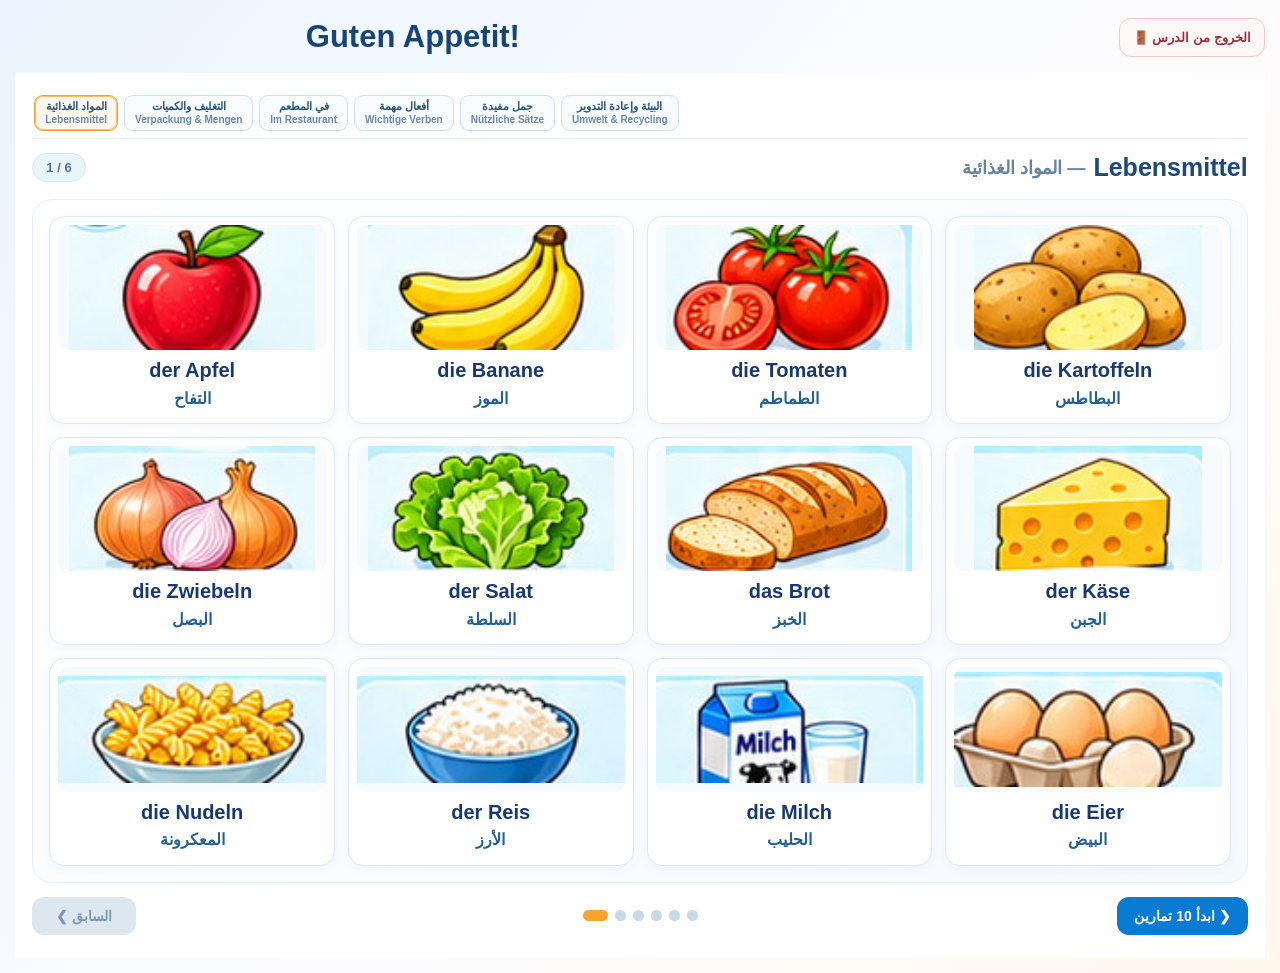
==== pages/Kurs/A2/lektion-5-kurs.html @ 10edda10 "Add files via upload" ====
<!doctype html>
<html lang="ar" dir="rtl">
<head>
<meta charset="utf-8">
<meta name="viewport" content="width=device-width,initial-scale=1">
<meta name="theme-color" content="#eaf5ff">
<title>Lektion 5 — Guten Appetit! | Slider و60 تمرين</title>
<style>
:root{--ink:#163b66;--muted:#67809a;--blue:#087bd4;--border:#d3e5f5;--accent:#f4a52c}
*{box-sizing:border-box}
body{margin:0;min-height:100vh;font-family:Tahoma,Arial,sans-serif;color:var(--ink);background:linear-gradient(130deg,#eaf5ff,#fcfcff 54%,#fff8ed)}
button{font-family:inherit}
.shell{width:min(1060px,calc(100% - 24px));margin:18px auto 32px}
.top{display:flex;direction:ltr;justify-content:flex-start;align-items:center;gap:18px;margin-bottom:14px;text-align:left}
.lesson-kicker{font-size:13px;color:#477da9;font-weight:700;margin-bottom:5px}
h1{font-size:clamp(22px,3vw,31px);margin:0;line-height:1.4;color:#164379;direction:ltr;unicode-bidi:isolate}
.note-top{max-width:335px;background:white;border:1px solid var(--border);border-radius:14px;padding:12px 15px;font-size:13px;line-height:1.7;color:#637d97}
.deck{background:#fff;border:1px solid var(--border);border-radius:24px;padding:17px;box-shadow:0 15px 45px #16508d13}
.section-bar{display:flex;justify-content:space-between;align-items:center;gap:14px;margin-bottom:13px}
.section-heading{margin:0;display:flex;align-items:center;gap:8px;flex-wrap:wrap;font-size:clamp(18px,2.3vw,25px);color:#1a497b;line-height:1.5}
.section-heading .section-de{direction:ltr}
.section-heading .section-ar{font-size:.73em;font-weight:600;color:#6582a3}
.counter{direction:ltr;white-space:nowrap;border-radius:100px;background:#eaf4fc;border:1px solid #d4e9f7;padding:6px 13px;font-weight:700;color:#49759c;font-size:13px}
.viewport{min-height:320px;background:linear-gradient(145deg,#fff,#f5faff);border:1px solid #e5eff8;border-radius:20px;padding:16px;outline-offset:3px;touch-action:pan-y}
.slide{display:none;animation:fadein .24s ease}
.slide.active{display:block}
@keyframes fadein{from{opacity:.5;transform:translateY(4px)}to{opacity:1;transform:translateY(0)}}
.slide-head{direction:ltr;display:flex;align-items:center;gap:8px;margin-bottom:14px;font-weight:800;color:var(--accent)}
.slide-head::before{content:'';width:7px;height:24px;border-radius:6px;background:var(--accent)}
.cards{direction:ltr;display:grid;gap:12px}
.city-grid{grid-template-columns:repeat(4,minmax(0,1fr))}
.transport-grid,.adj-grid{grid-template-columns:repeat(3,minmax(0,1fr))}
.item{direction:ltr;min-width:0;display:flex;align-items:center;flex-direction:column;justify-content:flex-start;gap:3px;position:relative;border:1px solid #dbe8f5;background:#fff;border-radius:15px;padding:10px 7px 12px;cursor:pointer;color:var(--ink);box-shadow:0 3px 11px #093f7d0b;transition:box-shadow .14s,border-color .14s,transform .14s}
.item:hover{border-color:var(--accent);box-shadow:0 7px 18px #1c548c20;transform:translateY(-2px)}
.item:focus-visible{outline:3px solid var(--blue);outline-offset:2px}
.item img{height:76px;width:100%;max-width:180px;object-fit:contain;display:block;margin-bottom:4px;pointer-events:none}
.item .de-label{font-weight:800;line-height:1.28;font-size:clamp(14px,1.8vw,20px);color:#173775;white-space:normal;overflow-wrap:normal;text-align:center;direction:ltr;hyphens:none}
.item .ar-label{font-weight:700;font-size:clamp(12px,1.5vw,16px);line-height:1.45;text-align:center;direction:rtl;color:#236097}
.item .speaker{position:absolute;top:7px;right:8px;font-size:12px;color:#7391ae}
.city-grid .item{min-height:143px}
.city-grid .item img{height:81px}
.transport-grid .item{min-height:165px}
.transport-grid .item img{height:95px}
.adj-grid .item{min-height:137px}
.adj-grid .item img{height:72px}
.home-layout{display:grid;grid-template-columns:minmax(0,1.3fr) minmax(0,1fr);gap:14px;direction:ltr}
.rooms{display:grid;grid-template-columns:repeat(2,minmax(0,1fr));gap:10px}
.room.item{min-height:194px;padding-top:8px}
.room.item img{height:116px;max-width:100%;width:100%;object-fit:cover;border-radius:9px;object-position:center}
.home-words{display:grid;grid-template-columns:1fr;gap:8px}
.home-word.item{min-height:63px;padding:5px 11px;flex-direction:row;justify-content:flex-start;gap:11px;text-align:left}
.home-word.item img{width:50px;min-width:50px;height:48px;max-width:50px;margin:0;object-fit:contain}
.home-word .label-stack{display:flex;flex:1;flex-direction:column;align-items:flex-start;gap:2px;min-width:0}
.home-word .de-label{font-size:17px;text-align:left}
.home-word .ar-label{font-size:14px;text-align:right}
.home-word .speaker{top:5px;right:7px}
.verbs-list{grid-template-columns:1fr;gap:8px;max-width:790px;margin:0 auto}
.verb.item{flex-direction:row;justify-content:flex-start;gap:14px;min-height:58px;padding:7px 18px;text-align:left;background:linear-gradient(90deg,#f9fffc,#e8f9f2);border-color:#cdeadd}
.verb.item img{height:44px;width:60px;min-width:60px;margin:0}
.verb .de-label{flex:1;text-align:left;font-size:18px}
.verb .ar-label{text-align:right;font-size:16px;min-width:115px}
.sentences-grid{grid-template-columns:repeat(2,minmax(0,1fr));gap:10px}
.sentence.item{flex-direction:row;justify-content:flex-start;gap:12px;min-height:85px;padding:10px 13px;text-align:left;background:linear-gradient(100deg,#fff,#f0f9ff)}
.sentence.item img{width:55px;min-width:55px;height:54px;max-width:55px;margin:0}
.sentence .label-stack{min-width:0;flex:1;display:flex;align-items:flex-start;flex-direction:column;gap:5px}
.sentence .de-label{font-size:17px;text-align:left}
.sentence .ar-label{font-size:15px;text-align:right}
.controls{display:flex;justify-content:space-between;align-items:center;gap:10px;direction:ltr;margin:14px 0 6px}
.nav{border:0;border-radius:12px;background:var(--blue);color:#fff;cursor:pointer;padding:11px 17px;font-weight:800;min-width:104px;font-size:14px}
.nav:hover:not(:disabled){background:#066ab8}
.nav:disabled{background:#dce7f0;color:#7f97ac;cursor:default}
.dots{display:flex;align-items:center;gap:7px}
.dot{width:11px;height:11px;border-radius:99px;border:0;background:#c6d9e8;padding:0;cursor:pointer}
.dot[aria-current=step]{width:25px;background:var(--accent)}
.tabs{display:flex;gap:9px;overflow-x:auto;direction:ltr;padding:12px 1px 4px;scrollbar-width:thin}
.tab{flex:none;border:1px solid #cce0f2;background:#f9fcff;border-radius:12px;padding:9px 13px;font-size:13px;color:#29537a;font-weight:700;cursor:pointer;direction:rtl}
.tab span{display:block;direction:ltr;font-size:11px;font-weight:600;color:#6788a8;margin-top:2px}
.tab[aria-selected=true]{border-color:var(--accent);box-shadow:inset 0 0 0 1px var(--accent);background:#fffaf1}
.modal-bg{position:fixed;inset:0;display:none;align-items:center;justify-content:center;background:#061d3b99;z-index:20;padding:14px}
.modal-bg.open{display:flex}
.modal{background:#fff;border-radius:20px;width:min(510px,100%);overflow:hidden;box-shadow:0 24px 74px #07182d55}
.modal-header{display:flex;justify-content:space-between;align-items:center;padding:15px 18px;background:linear-gradient(120deg,#0b8de4,#1952ab);color:white;font-weight:700}
.modal-header button{background:#ffffff30;color:white;border:0;border-radius:8px;height:35px;width:35px;font-size:25px;cursor:pointer}
.modal-content{padding:20px}
.modal-de{font-size:27px;font-weight:800;color:#153e7c;line-height:1.5;direction:ltr;text-align:left;margin:0 0 9px}
.modal-ar{font-size:23px;color:#20533c;line-height:1.7;direction:rtl;margin:0 0 15px}
.modal-actions{display:flex;gap:9px;flex-wrap:wrap}
.modal-actions button{flex:1;min-width:155px;border:0;border-radius:12px;padding:12px 13px;font-size:14px;font-weight:700;cursor:pointer;background:#087bd4;color:#fff}
.modal-actions button+button{background:#ecf6ff;color:#1159a5;border:1px solid #d0e5f8}
.tip{font-size:12px;color:#6c849e;line-height:1.6;margin:13px 0 0}
@media(max-width:790px){.home-layout{grid-template-columns:1fr}.rooms{grid-template-columns:repeat(2,minmax(0,1fr))}.home-words{grid-template-columns:repeat(2,minmax(0,1fr))}.city-grid{grid-template-columns:repeat(3,minmax(0,1fr))}}
@media(max-width:560px){.shell{width:calc(100% - 12px);margin:7px auto}.top{display:block;padding:3px 8px}.note-top{padding:4px 0;border:0;background:transparent;margin-top:3px;max-width:none}.deck{padding:10px;border-radius:17px}.viewport{padding:8px;border-radius:12px;min-height:230px}.cards{gap:8px}.city-grid,.transport-grid,.adj-grid{grid-template-columns:repeat(2,minmax(0,1fr))}.city-grid .item{min-height:136px}.city-grid .item img{height:73px}.transport-grid .item{min-height:147px}.transport-grid .item img{height:75px}.home-words{grid-template-columns:1fr}.room.item{min-height:156px}.room.item img{height:97px}.item .de-label{font-size:15px}.item .ar-label{font-size:13px}.verb.item{padding:7px;gap:7px}.verb.item img{width:43px;min-width:43px;height:36px}.verb .de-label{font-size:14px}.verb .ar-label{font-size:13px;min-width:77px}.sentence.item .de-label{font-size:16px}.sentences-grid{grid-template-columns:1fr}.sentence.item{min-height:71px}.nav{min-width:85px;padding:10px 9px;font-size:12px}.section-heading{font-size:18px}.modal-de{font-size:23px}.modal-ar{font-size:20px}}
@media(max-width:360px){.rooms{grid-template-columns:1fr}.city-grid .item img{height:61px}.item .de-label{font-size:13px}}
@media(prefers-reduced-motion:reduce){.slide{animation:none}.item{transition:none}}

/* Interactive exercises between lesson slides */
.quiz-panel{margin-top:14px;border-radius:20px;border:1px solid #cddff2;background:#fff;padding:17px;box-shadow:0 8px 24px #0e548214}
.quiz-panel[hidden]{display:none!important}
.quiz-head{display:flex;justify-content:space-between;align-items:center;flex-wrap:wrap;gap:9px;margin-bottom:10px}
.quiz-heading{font-size:20px;font-weight:800;color:#144777}
.quiz-counter{background:#eaf3ff;border-radius:40px;padding:7px 12px;color:#205787;font-weight:700;direction:ltr}
.quiz-track{height:9px;background:#e5eef7;border-radius:30px;overflow:hidden;margin-bottom:17px}
.quiz-track>div{height:100%;width:0;background:linear-gradient(90deg,#1d9cd5,#2cb27b);transition:width .25s}
.quiz-question{font-size:clamp(18px,2.5vw,23px);font-weight:800;margin:10px 0 16px;line-height:1.7;text-align:center}
.quiz-target{font-size:clamp(23px,3.5vw,31px);font-weight:900;color:#1456a0;direction:ltr;text-align:center;margin:12px auto;max-width:100%;overflow-wrap:anywhere}
.quiz-options{display:grid;grid-template-columns:repeat(2,minmax(0,1fr));gap:10px;margin:16px auto;max-width:820px}
.quiz-option{background:#f8fbff;border:2px solid #d7e6f4;border-radius:13px;padding:14px 10px;min-height:66px;cursor:pointer;color:#173f6b;font-size:17px;font-weight:700;line-height:1.5;overflow-wrap:anywhere}
.quiz-option:hover:not(:disabled){border-color:#3f94d4;background:#ebf6ff}
.quiz-option.correct{border-color:#16a66a;background:#e4f9ee;color:#07633c}
.quiz-option.wrong{border-color:#de5b5b;background:#fff0f0;color:#9a3030}
.quiz-option:disabled{cursor:default}
.quiz-feedback{border-radius:12px;padding:11px 15px;font-size:16px;font-weight:700;line-height:1.6;margin-top:12px}
.quiz-feedback.ok{background:#e7f8ef;color:#075f3e}
.quiz-feedback.no{background:#fff1ec;color:#983e27}
.quiz-foot{display:flex;justify-content:space-between;align-items:center;flex-wrap:wrap;gap:12px;margin-top:14px}
.quiz-go{border:0;background:#087bd4;color:#fff;border-radius:12px;padding:12px 20px;font-weight:800;font-size:16px;cursor:pointer}
.quiz-go:disabled{opacity:.45;cursor:not-allowed}
.quiz-secondary{border:1px solid #c9dbed;background:white;color:#285d88;border-radius:12px;padding:10px 13px;font-weight:700;cursor:pointer}
.quiz-picture{width:min(190px,80%);height:135px;object-fit:contain;display:block;margin:8px auto;background:#fff;border:1px solid #e0ebf5;border-radius:14px;padding:7px}
.quiz-sound{display:block;margin:15px auto;background:#e8f4ff;border:1px solid #add3f2;border-radius:12px;padding:13px 22px;color:#115b9c;font-weight:800;font-size:17px;cursor:pointer}
.quiz-result{text-align:center;padding:20px 5px}
.quiz-result h3{font-size:26px;color:#14518c;margin:0 0 12px}
.quiz-result strong{font-size:35px;color:#16855c}
.quiz-result p{line-height:1.8}
.quiz-stage-note{font-size:14px;color:#587994;line-height:1.7}
@media(max-width:600px){.quiz-options{grid-template-columns:1fr}.quiz-panel{padding:12px}.quiz-option{font-size:16px;min-height:56px}}

/* Ten varied exercises per stage */
.quiz-panel{padding:clamp(12px,2.3vw,24px)}
.quiz-head{margin-bottom:13px}
.quiz-kind{display:inline-flex;align-items:center;gap:7px;border:1px solid #cce1f4;background:#f4faff;padding:7px 12px;border-radius:99px;font-weight:800;font-size:14px;color:#1d6196}
.quiz-counter{font-size:14px}
.quiz-instruction{text-align:center;font-weight:800;color:#164777;line-height:1.75;font-size:clamp(17px,2.7vw,22px);margin:12px auto 6px}
.quiz-hint{display:block;text-align:center;color:#426f99;font-size:15px;line-height:1.6;margin:0 auto 12px}
.quiz-target{direction:ltr;font-weight:900;font-size:clamp(23px,3.7vw,32px);color:#123f85;background:#f0f7ff;border:1px solid #d7e9f8;padding:14px 18px;border-radius:15px;max-width:640px;margin:13px auto;text-align:center;line-height:1.6}
.quiz-target.ar-prompt{direction:rtl;color:#196547;background:#f1fbf5;border-color:#d4efe0}
.quiz-options{max-width:730px;direction:rtl}
.quiz-option{direction:auto}
.quiz-tiles{display:flex;flex-wrap:wrap;align-items:center;justify-content:center;gap:8px;direction:ltr;max-width:810px;margin:14px auto}
.quiz-tile{min-width:47px;min-height:51px;border-radius:11px;border:2px solid #afd2ef;background:#fff;color:#154d82;cursor:pointer;padding:7px 12px;font-size:clamp(17px,2vw,20px);font-weight:800;box-shadow:0 3px 0 #dae9f6;line-height:1.3}
.quiz-tile:hover:not(:disabled),.quiz-tile:focus-visible{background:#e7f4ff;border-color:#3a91cd}
.quiz-tile:disabled{opacity:.3;cursor:not-allowed;box-shadow:none}
.quiz-constructed{min-height:68px;max-width:810px;margin:14px auto 6px;padding:10px;display:flex;align-items:center;flex-wrap:wrap;gap:8px;justify-content:center;direction:ltr;border-radius:14px;border:2px dashed #b7d0e7;background:#f7fbff}
.quiz-placeholder{color:#6b89a1;font-size:14px;direction:rtl}
.quiz-picked{background:#daf2ff;border-color:#519ed7;box-shadow:none}
.quiz-actions{display:flex;align-items:center;justify-content:center;flex-wrap:wrap;gap:10px;margin:15px auto}
.quiz-check{border:0;border-radius:12px;padding:12px 24px;background:#087bd4;color:white;cursor:pointer;font-weight:800;font-size:16px}
.quiz-check:disabled{background:#b5cddd;cursor:not-allowed}
.quiz-reset{border:1px solid #c6daec;border-radius:12px;padding:10px 17px;background:white;color:#285c84;cursor:pointer;font-weight:700;font-size:15px}
.quiz-input{display:block;margin:16px auto 8px;max-width:510px;width:100%;border:2px solid #bbd6ed;border-radius:13px;line-height:1.6;text-align:left;direction:ltr;padding:12px 17px;color:#183f69;background:#fff;font-size:19px;font-weight:700}
.quiz-input:focus{outline:3px solid #b4e3ff;outline-offset:1px;border-color:#168ac9}
.quiz-audio{display:flex;align-items:center;justify-content:center;min-height:102px}
.quiz-sound{margin:10px auto;background:#e8f5ff;color:#155c9e;border:2px solid #a9d5f3;box-shadow:0 4px 0 #d5eaf9;font-size:18px}
.quiz-sound:hover{background:#d7eefe}
.quiz-feedback{max-width:810px;margin:13px auto 0;text-align:center;line-height:1.8;overflow-wrap:anywhere}
.quiz-feedback .correct-answer{display:block;direction:ltr;margin-top:3px;font-size:18px;color:#133f7c}
.quiz-foot{border-top:1px solid #e4edf6;padding-top:13px;margin-top:18px}
.quiz-result{max-width:650px;margin:auto}
.quiz-result .quiz-kind{margin:0 auto 15px}
@media(max-width:600px){.quiz-tiles{gap:6px}.quiz-tile{min-width:39px;min-height:43px;padding:7px 9px;font-size:16px}.quiz-constructed{min-height:61px}.quiz-input{font-size:17px}.quiz-go{padding:11px 12px;font-size:14px}}

/* Replace section 2 & 5 image layouts with the user's newly supplied flashcards. */
.home-layout{display:block}
.home-layout .rooms,.home-layout .home-words{
  display:grid;grid-template-columns:repeat(2,minmax(0,1fr));gap:12px
}
.home-layout .home-words{margin-top:12px}
.home-layout .room.item,.home-layout .home-word.item{
  display:flex;flex-direction:column;align-items:center;justify-content:flex-start;
  text-align:center;gap:4px;min-height:0;padding:9px 9px 13px;
  background:#fff;border:1px solid #b9d6f7;border-radius:18px;
  box-shadow:0 5px 16px #134c8520
}
.home-layout .room.item img,.home-layout .home-word.item img{
  width:100%;max-width:none;min-width:0;height:174px;display:block;
  object-fit:cover;object-position:center;margin:0 0 3px;border-radius:12px
}
.home-layout .home-word .label-stack{
  flex:unset;align-items:center;text-align:center;gap:3px;width:100%
}
.home-layout .home-word .de-label,.home-layout .room .de-label{font-size:clamp(17px,2.2vw,23px);text-align:center}
.home-layout .home-word .ar-label,.home-layout .room .ar-label{font-size:clamp(14px,1.65vw,17px);text-align:center}
.home-layout .room.item .speaker,.home-layout .home-word.item .speaker{
  top:15px;right:15px;background:#ffffffd9;border-radius:20px;padding:2px 5px
}
.adj-grid .item{padding:9px 9px 14px;min-height:0;border-color:#b9d6f7;border-radius:18px;box-shadow:0 5px 16px #134c8520}
.adj-grid .item img{width:100%;max-width:none;height:176px;object-fit:cover;border-radius:12px;margin-bottom:4px}
.adj-grid .de-label{font-size:clamp(19px,2.3vw,25px)}
.adj-grid .ar-label{font-size:clamp(15px,1.7vw,18px)}
.adj-grid .speaker{top:15px;right:15px;background:#ffffffd9;border-radius:20px;padding:2px 5px}
@media(max-width:790px){
 .home-layout .rooms,.home-layout .home-words{grid-template-columns:repeat(2,minmax(0,1fr))}
 .home-layout .room.item img,.home-layout .home-word.item img{height:150px}
 .adj-grid .item img{height:140px}
}
@media(max-width:560px){
 .home-layout .rooms,.home-layout .home-words{gap:8px}
 .home-layout .home-words{margin-top:8px}
 .home-layout .room.item,.home-layout .home-word.item{padding:5px 5px 9px;border-radius:13px}
 .home-layout .room.item img,.home-layout .home-word.item img{height:105px;border-radius:9px}
 .home-layout .home-word .de-label,.home-layout .room .de-label{font-size:clamp(13px,3.6vw,17px)}
 .home-layout .home-word .ar-label,.home-layout .room .ar-label{font-size:clamp(12px,3vw,14px)}
 .adj-grid{grid-template-columns:repeat(2,minmax(0,1fr))}
 .adj-grid .item{padding:6px 6px 11px;border-radius:13px}
 .adj-grid .item img{height:122px;border-radius:8px}
 .adj-grid .de-label{font-size:18px}
 .adj-grid .ar-label{font-size:14px}
 .adj-grid .speaker,.home-layout .room.item .speaker,.home-layout .home-word.item .speaker{top:7px;right:7px}
}
@media(max-width:360px){.home-layout .rooms{grid-template-columns:repeat(2,minmax(0,1fr))}}


/* Updated vocabulary photos from the three user-supplied posters */
.city-grid{grid-template-columns:repeat(3,minmax(0,1fr));gap:13px}
.city-grid .item{padding:8px 8px 13px;min-height:192px;overflow:hidden}
.city-grid .item img{width:100%;max-width:none;height:139px;object-fit:cover;border-radius:11px;margin-bottom:5px;}
.city-grid .item:last-child{grid-column:2}
.verb.item{min-height:92px;gap:15px;padding:7px 14px}
.verb.item img{width:124px;max-width:124px;min-width:124px;height:76px;object-fit:cover;border-radius:11px}
.verb .de-label{line-height:1.4}
.sentence.item{min-height:126px;gap:14px;padding:9px 11px}
.sentence.item img{width:158px;max-width:158px;min-width:158px;height:104px;object-fit:cover;border-radius:12px}
.sentence.item .de-label{font-size:17px;line-height:1.4}
.sentence.item .ar-label{line-height:1.5}
@media(max-width:790px){
 .city-grid .item img{height:118px}
 .city-grid .item{min-height:173px}
 .verb.item img{width:96px;max-width:96px;min-width:96px;height:70px}
 .sentence.item img{width:115px;max-width:115px;min-width:115px;height:86px}
}
@media(max-width:560px){
 .city-grid{grid-template-columns:repeat(2,minmax(0,1fr));gap:8px}
 .city-grid .item{min-height:148px;padding:6px 5px 10px}
 .city-grid .item img{height:89px;border-radius:8px}
 .city-grid .item:last-child{grid-column:1/-1;width:calc(50% - 4px);justify-self:center}
 .verb.item{min-height:78px;padding:7px 8px;gap:8px}
 .verb.item img{width:74px;max-width:74px;min-width:74px;height:59px;border-radius:8px}
 .verb .de-label{font-size:14px}
 .verb .ar-label{min-width:68px;font-size:13px}
 .sentence.item{min-height:98px;padding:6px 8px;gap:10px}
 .sentence.item img{width:112px;max-width:112px;min-width:112px;height:83px;border-radius:9px}
 .sentence.item .de-label{font-size:15px}
 .sentence.item .ar-label{font-size:13px}
}
@media(max-width:360px){
 .city-grid .item img{height:75px}
 .verb.item img{width:58px;min-width:58px;max-width:58px;height:50px}
 .sentence.item img{width:88px;min-width:88px;max-width:88px;height:70px}
}

/* شريط التنقل ثابت في أعلى بطاقة الدرس، قبل المحتوى */
.deck>.tabs{position:sticky;top:0;z-index:10;align-items:center;gap:9px;padding:8px 4px 13px;margin:0 0 15px;background:#fff;border-bottom:1px solid #e4edf7;scroll-padding-inline:8px}
.deck>.tabs .tab{white-space:nowrap;min-height:49px}
@media(max-width:560px){.deck>.tabs{padding:6px 2px 10px;margin-bottom:12px}.deck>.tabs .tab{padding:8px 10px;font-size:12px}}

/* Accurate horizontal centering of the 6 slide position dots. */
.controls{display:grid;grid-template-columns:minmax(0,1fr) auto minmax(0,1fr);align-items:center;direction:ltr;column-gap:10px}
.controls #prev{grid-column:1;grid-row:1;justify-self:start}
.controls #dots{grid-column:2;grid-row:1;justify-self:center}
.controls #next{grid-column:3;grid-row:1;justify-self:end}
/* During exercises, only the Next Question button is available. */
.controls.quiz-active{display:none}
.quiz-foot.quiz-foot--question{display:grid;grid-template-columns:minmax(0,1fr) minmax(0,1fr);align-items:center;gap:10px;direction:ltr}
.quiz-foot--question .quiz-go{grid-column:2;grid-row:1;justify-self:end}
.quiz-foot--question .quiz-stage-note{grid-column:1 / -1;grid-row:2;text-align:center;justify-self:center}
@media(max-width:560px){.controls{column-gap:5px}.controls .nav{min-width:0;padding:10px 8px}.controls .dots{gap:5px}.controls .dot{width:9px;height:9px}.controls .dot[aria-current=step]{width:23px}.quiz-foot--question .quiz-go{font-size:13px;padding:10px 9px}}

/* Final header: remove redundant lesson number and center the title on all screens */
.top { display:flex!important; align-items:center!important; justify-content:center!important; text-align:center!important; direction:ltr; }
.top h1 { text-align:center!important; margin:0 auto; max-width:100%; }

/* Compact, slim navigation tabs – preserve the active tab and horizontal scrolling */
.deck>.tabs{
  gap:6px;
  padding:5px 2px 7px;
  margin:0 0 10px;
  align-items:center;
  min-height:0;
  border-bottom:1px solid #edf3f9;
  scroll-padding-inline:4px;
}
.deck>.tabs .tab{
  min-height:35px;
  padding:4px 10px;
  border-radius:9px;
  font-size:11px;
  font-weight:700;
  line-height:1.2;
  white-space:nowrap;
  box-shadow:none;
}
.deck>.tabs .tab span{
  font-size:10px;
  line-height:1.18;
  margin-top:1px;
}
.deck>.tabs .tab[aria-selected=true]{
  border-color:#eea039;
  background:#fff8ee;
  box-shadow:inset 0 0 0 1px #f7bf6c;
}
.deck>.tabs .tab:focus-visible{outline:2px solid #087bd4;outline-offset:2px}
@media(max-width:560px){
  .deck>.tabs{gap:5px;padding:4px 1px 6px;margin-bottom:8px}
  .deck>.tabs .tab{min-height:33px;padding:4px 8px;font-size:10.5px;border-radius:8px}
  .deck>.tabs .tab span{font-size:9px}
}

/* Lektion 5: image cards harvested from the original interactive poster. */
.city-grid{grid-template-columns:repeat(4,minmax(0,1fr))}
.city-grid .item:last-child{grid-column:auto; width:auto;justify-self:stretch}
.city-grid .item img{height:125px;object-fit:contain;background:#f5fbff}
.city-grid .item{min-height:190px}
.transport-grid .item{min-height:185px}
.transport-grid .item img{height:122px;object-fit:contain;border-radius:12px;background:#fef5f9}
.adj-grid{grid-template-columns:repeat(4,minmax(0,1fr))}
.adj-grid .item img{height:145px;object-fit:contain;background:#f8fbff}
.adj-grid .item{min-height:204px}
.verb.item{background:linear-gradient(90deg,#fbf8ff,#f2eafd);border-color:#e4d6ff}
.verb.item img{object-fit:contain;background:#f6edff}
.sentence.item img{object-fit:contain;background:#effcf4}
.sentence.item{min-height:126px}
@media(max-width:790px){.city-grid,.adj-grid{grid-template-columns:repeat(3,minmax(0,1fr))}.city-grid .item img,.transport-grid .item img,.adj-grid .item img{height:110px}}
@media(max-width:560px){.city-grid,.adj-grid,.transport-grid{grid-template-columns:repeat(2,minmax(0,1fr))}.city-grid .item,.transport-grid .item,.adj-grid .item{min-height:150px}.city-grid .item img,.transport-grid .item img,.adj-grid .item img{height:90px}.sentence.item img{object-fit:contain}}

#deutschLessonInternalExit{flex:0 0 auto;min-height:39px;padding:8px 13px;border:1px solid #efc9c9;border-radius:12px;background:#fff8f8;color:#a12c36;font:700 13px Tahoma,Arial,sans-serif;cursor:pointer;margin-inline-start:auto}
#deutschLessonInternalExit:hover{background:#ffebed}
@media(max-width:700px){.top{flex-wrap:wrap}#deutschLessonInternalExit{font-size:12px}}
</style>
<style id="deutsch-a2-direct-fullscreen">
/* Open the lesson as a complete responsive page even outside the platform. */
html,body{width:100%;max-width:none;min-height:100%;margin:0}
body{padding:0!important;overflow-x:hidden}
main.shell{width:100%!important;max-width:none!important;margin:0!important;padding:clamp(10px,1.2vw,20px)!important}
main.shell>.deck{width:100%!important;max-width:none!important;border:0!important;border-radius:0!important;box-shadow:none!important}
@media(max-width:600px){main.shell{padding:8px!important}main.shell>.deck{padding:10px!important}}
</style>
</head>
<body>
<main class="shell">
 <header class="top"><h1 lang="de" dir="ltr">Guten Appetit!</h1><button type="button" id="deutschLessonInternalExit" aria-label="الخروج من الدرس مع حفظ التقدم" onclick="if(window.parent!==window){window.parent.postMessage({type:'deutsch-course-exit-request'},'*')}else{window.location.href='../../../index.html'}">🚪 الخروج من الدرس</button></header>
 <section class="deck" aria-label="أقسام الدرس">
  <nav class="tabs" id="tabs" role="tablist" aria-label="أقسام الدرس"></nav>
  <div class="section-bar"><h2 class="section-heading" id="sectionHeading"><span class="section-de">Lebensmittel</span><span class="section-ar">— المواد الغذائية</span></h2><span class="counter" id="slideCount">1 / 6</span></div>
  <div class="viewport" id="viewport" role="region" aria-roledescription="carousel" aria-label="سلايدر أقسام الدرس" tabindex="0"></div>
  <div class="quiz-panel" id="quizPanel" hidden aria-live="polite"></div>
  <div class="controls"><button type="button" class="nav" id="prev">❮ السابق</button><div class="dots" id="dots"></div><button type="button" class="nav" id="next">التالي ❯</button></div>
 </section>
</main>
<div class="modal-bg" id="modalBg" aria-hidden="true"><div class="modal" role="dialog" aria-modal="true" aria-labelledby="modalLabel">
 <div class="modal-header"><span id="modalLabel">الترجمة والنطق</span><button id="closeBtn" aria-label="إغلاق" type="button">×</button></div>
 <div class="modal-content"><p id="deText" class="modal-de" lang="de"></p><p id="arText" class="modal-ar" lang="ar"></p><div class="modal-actions"><button type="button" id="playDe">🔊 النطق بالألمانية</button><button type="button" id="playAr">🔊 النطق بالعربية</button></div><p class="tip">الصوت يعتمد على الأصوات المثبتة على الجهاز والمتصفح.</p></div>
</div></div>
<script>
const SECTIONS=[{"id":"food","title":"Lebensmittel","ar":"المواد الغذائية","color":"#f4a52c","layout":"city-grid","items":[{"de":"der Apfel","ar":"التفاح","speak":"der Apfel","image":"[data-uri]"},{"de":"die Banane","ar":"الموز","speak":"die Banane","image":"[data-uri]"},{"de":"die Tomaten","ar":"الطماطم","speak":"die Tomaten","image":"[data-uri]"},{"de":"die Kartoffeln","ar":"البطاطس","speak":"die Kartoffeln","image":"[data-uri]"},{"de":"die Zwiebeln","ar":"البصل","speak":"die Zwiebeln","image":"[data-uri]"},{"de":"der Salat","ar":"السلطة","speak":"der Salat","image":"[data-uri]"},{"de":"das Brot","ar":"الخبز","speak":"das Brot","image":"[data-uri]"},{"de":"der Käse","ar":"الجبن","speak":"der Käse","image":"[data-uri]"},{"de":"die Nudeln","ar":"المعكرونة","speak":"die Nudeln","image":"[data-uri]"},{"de":"der Reis","ar":"الأرز","speak":"der Reis","image":"[data-uri]"},{"de":"die Milch","ar":"الحليب","speak":"die Milch","image":"[data-uri]"},{"de":"die Eier","ar":"البيض","speak":"die Eier","image":"[data-uri]"}]},{"id":"package","title":"Verpackung & Mengen","ar":"التغليف والكميات","color":"#ed688e","layout":"transport-grid","items":[{"de":"die Dose","ar":"العلبة المعدنية","speak":"die Dose","image":"[data-uri]"},{"de":"das Glas","ar":"المرطبان","speak":"das Glas","image":"[data-uri]"},{"de":"die Flasche","ar":"القارورة","speak":"die Flasche","image":"[data-uri]"},{"de":"die Tüte","ar":"الكيس","speak":"die Tüte","image":"[data-uri]"},{"de":"das Päckchen","ar":"العلبة الصغيرة","speak":"das Päckchen","image":"[data-uri]"},{"de":"das Kilo","ar":"الكيلوغرام","speak":"das Kilo","image":"[data-uri]"},{"de":"das Stück","ar":"قطعة","speak":"das Stück","image":"[data-uri]"}]},{"id":"restaurant","title":"Im Restaurant","ar":"في المطعم","color":"#f0832f","layout":"adj-grid","items":[{"de":"die Speisekarte","ar":"قائمة الطعام","speak":"die Speisekarte","image":"[data-uri]"},{"de":"der Kellner","ar":"النادل","speak":"der Kellner","image":"[data-uri]"},{"de":"die Rechnung","ar":"الفاتورة","speak":"die Rechnung","image":"[data-uri]"},{"de":"das Trinkgeld","ar":"الإكرامية","speak":"das Trinkgeld","image":"[data-uri]"}]},{"id":"verbs","title":"Wichtige Verben","ar":"أفعال مهمة","color":"#9b70e8","layout":"verbs-list","items":[{"de":"kaufen, ich kaufe","ar":"أشتري","speak":"kaufen, ich kaufe","image":"[data-uri]"},{"de":"essen, ich esse","ar":"آكل","speak":"essen, ich esse","image":"[data-uri]"},{"de":"trinken, ich trinke","ar":"أشرب","speak":"trinken, ich trinke","image":"[data-uri]"},{"de":"bestellen, ich bestelle","ar":"أطلب","speak":"bestellen, ich bestelle","image":"[data-uri]"},{"de":"bezahlen, ich bezahle","ar":"أدفع","speak":"bezahlen, ich bezahle","image":"[data-uri]"},{"de":"wiegen, ich wiege","ar":"أزن","speak":"wiegen, ich wiege","image":"[data-uri]"}]},{"id":"sentences","title":"Nützliche Sätze","ar":"جمل مفيدة","color":"#23ad80","layout":"sentences-grid","items":[{"de":"Ich möchte Brot kaufen.","ar":"أريد شراء خبز.","speak":"Ich möchte Brot kaufen.","image":"[data-uri]"},{"de":"Ich hätte gern eine Tüte Chips.","ar":"أود كيس شيبس.","speak":"Ich hätte gern eine Tüte Chips.","image":"[data-uri]"},{"de":"Die Speisekarte, bitte.","ar":"قائمة الطعام، من فضلك.","speak":"Die Speisekarte, bitte.","image":"[data-uri]"},{"de":"Könnten wir bitte bestellen?","ar":"هل يمكننا الطلب، من فضلك؟","speak":"Könnten wir bitte bestellen?","image":"[data-uri]"},{"de":"Könnte ich zahlen, bitte?","ar":"هل يمكنني الدفع، من فضلك؟","speak":"Könnte ich zahlen, bitte?","image":"[data-uri]"},{"de":"Wir hätten gerne eine Rechnung, bitte.","ar":"نود الفاتورة، من فضلك.","speak":"Wir hätten gerne eine Rechnung, bitte.","image":"[data-uri]"}]},{"id":"environment","title":"Umwelt & Recycling","ar":"البيئة وإعادة التدوير","color":"#22a7d6","layout":"adj-grid","items":[{"de":"ohne Verpackung","ar":"بدون تغليف","speak":"ohne Verpackung","image":"[data-uri]"},{"de":"der Müll","ar":"النفايات","speak":"der Müll","image":"[data-uri]"},{"de":"die Tonne","ar":"حاوية النفايات","speak":"die Tonne","image":"[data-uri]"},{"de":"Selbstbedienung","ar":"خدمة ذاتية","speak":"Selbstbedienung","image":"[data-uri]"},{"de":"Bioabfall","ar":"نفايات عضوية","speak":"Bioabfall","image":"[data-uri]"},{"de":"Papier","ar":"ورق","speak":"Papier","image":"[data-uri]"},{"de":"Glas","ar":"زجاج","speak":"Glas","image":"[data-uri]"},{"de":"Plastik","ar":"بلاستيك","speak":"Plastik","image":"[data-uri]"}]}];
const viewport=document.getElementById('viewport'), tabs=document.getElementById('tabs'), dots=document.getElementById('dots');
const overlay=document.getElementById('modalBg'), deText=document.getElementById('deText'), arText=document.getElementById('arText');
let current=0, active=null, previousFocus=null;
function el(tag,className,text){const n=document.createElement(tag);if(className)n.className=className;if(text!==undefined)n.textContent=text;return n}
function makeCard(item,section,index){
 const type=section.id;
 const cls=type==='home'?(index<4?'room':'home-word'):type==='verbs'?'verb':type==='sentences'?'sentence':'';
 const btn=el('button','item '+cls);btn.type='button';btn.setAttribute('aria-label',item.de+' — '+item.ar);
 btn.title=item.de+' — '+item.ar;
 const img=el('img');img.src=item.image;img.alt='';img.draggable=false;img.loading='eager';btn.appendChild(img);
 const de=el('span','de-label',item.de);de.lang='de';const ar=el('span','ar-label',item.ar);ar.lang='ar';
 if((type==='home'&&index>=4)||type==='sentences'){
  const stack=el('span','label-stack');stack.append(de,ar);btn.append(stack);
 }else{btn.append(de,ar)}
 btn.addEventListener('click',()=>openItem(item));return btn;
}
function renderSlides(){
 SECTIONS.forEach((section,i)=>{
  const slide=el('section','slide');slide.id='slide-'+i;slide.setAttribute('role','group');slide.setAttribute('aria-roledescription','slide');slide.setAttribute('aria-label',section.title+' — '+section.ar);
  const root=el('div','cards '+section.layout);
  if(section.id==='home'){
   const rooms=el('div','rooms'),words=el('div','home-words');
   section.items.forEach((it,j)=>(j<4?rooms:words).appendChild(makeCard(it,section,j)));
   root.append(rooms,words);
  }else{section.items.forEach((it,j)=>root.appendChild(makeCard(it,section,j)))}
  slide.appendChild(root);viewport.appendChild(slide);
  const dot=el('button','dot');dot.type='button';dot.setAttribute('aria-label','اذهب إلى '+section.ar);dot.addEventListener('click',()=>{if(!quizMode)goTo(i)});dots.appendChild(dot);
  const tab=el('button','tab',section.ar);tab.type='button';tab.id='tab-'+i;tab.setAttribute('role','tab');tab.appendChild(el('span','',section.title));tab.addEventListener('click',()=>{if(!quizMode)goTo(i)});tabs.appendChild(tab);
 });
}
const QUIZ_TOTAL=10;
const QUIZ_TYPES=['meaning','letters','sentence','listen','write','meaning','letters','sentence','listen','write'];
const QUIZ_LABELS={meaning:'🧩 المعاني والترجمة',letters:'🔤 الحروف مبعثرة',sentence:'📝 رتب الجملة',listen:'🎧 استمع وجاوب',write:'⌨️ اكتب بالألمانية'};
// Very short model sentences use the vocabulary taught in each respective stage.
const SENTENCE_EXAMPLES={"food":[{"de":"Ich esse Brot.","ar":"أنا آكل الخبز."},{"de":"Ich kaufe Milch.","ar":"أنا أشتري الحليب."}],"package":[{"de":"Ich kaufe eine Flasche.","ar":"أشتري قارورة."},{"de":"Ich möchte ein Kilo.","ar":"أريد كيلوغراماً."}],"restaurant":[{"de":"Die Speisekarte, bitte.","ar":"قائمة الطعام، من فضلك."},{"de":"Die Rechnung, bitte.","ar":"الفاتورة، من فضلك."}],"verbs":[{"de":"Ich kaufe Brot.","ar":"أنا أشتري الخبز."},{"de":"Ich trinke Milch.","ar":"أنا أشرب الحليب."}],"sentences":[{"de":"Ich möchte Brot kaufen.","ar":"أريد شراء خبز."},{"de":"Könnten wir bitte bestellen?","ar":"هل يمكننا الطلب، من فضلك؟"}],"environment":[{"de":"Ich kaufe ohne Verpackung.","ar":"أشتري بدون تغليف."},{"de":"Papier und Glas.","ar":"ورق وزجاج."}]};
const quizPanel=document.getElementById('quizPanel');
const progress=SECTIONS.map(()=>({done:false,score:0}));
let quizMode=false,quizIndex=0,quizAnswered=false,quizScore=0,quizQuestions=[];
const quizElement=(tag,cls,value)=>el(tag,cls,value);
function shuffle(a){const b=[...a];for(let i=b.length-1;i>0;i--){const j=Math.floor(Math.random()*(i+1));[b[i],b[j]]=[b[j],b[i]]}return b}
function shuffledOutOfOrder(values){let mixed=shuffle(values);for(let tries=0;tries<10&&mixed.every((v,i)=>v.id===values[i].id);tries++)mixed=shuffle(values);if(mixed.every((v,i)=>v.id===values[i].id)&&values.length>1)mixed=[...values.slice(1),values[0]];return mixed}
function normalizeAnswer(value){return String(value).normalize('NFC').toLowerCase().trim().replace(/ä/g,'ae').replace(/ö/g,'oe').replace(/ü/g,'ue').replace(/ß/g,'ss').replace(/[.!?,،؟؛:]/g,'').replace(/\s+/g,' ')}
function quizChoices(item,other,field){return shuffle([item[field],...shuffle(other.filter(x=>x[field]!==item[field])).slice(0,3).map(x=>x[field])])}
function spellingItems(section){
 if(section.id==='sentences')return [{word:'Brot',ar:'الخبز'},{word:'Chips',ar:'شيبس'},{word:'Speisekarte',ar:'قائمة الطعام'},{word:'Rechnung',ar:'الفاتورة'}];
 return section.items.map(it=>({word:section.id==='verbs'?(it.speak||it.de).split(',')[0]:it.de.replace(/^(?:der|die|das)\s+/i,'').replace(/^zu\s+/i,'').replace(/^ohne\s+/i,''),ar:it.ar})).filter(it=>/^[\p{L}]+$/u.test(it.word)&&[...it.word].length>=4&&[...it.word].length<=11);
}
function writingItems(section){
 if(section.id==='sentences')return section.items.filter(it=>!it.de.includes(' / ')&&!it.de.includes('...'));
 return section.items.map(it=>({...it,de:section.id==='verbs'?(it.speak||it.de).split(',')[0]:it.de}));
}
function makeQuestions(section){
 const items=section.items,meanA=items[0],meanB=items[Math.floor(items.length/2)];
 const pool=shuffle(spellingItems(section));
 const written=shuffle(writingItems(section));
 const audible=shuffle(items);
 const examples=SENTENCE_EXAMPLES[section.id];
 const meanings=[meanA,meanB];
 const spelling=[pool[0],pool[1]||pool[0]];
 const sentences=shuffle(examples);
 const listening=[audible[0],audible[1]];
 const writing=[written[0],written[1]];
 const questions=[];
 for(let i=0;i<10;i++){
  const kind=QUIZ_TYPES[i],position=Math.floor(i/5),item={meaning:meanings,letters:spelling,sentence:sentences,listen:listening,write:writing}[kind][position];
  if(kind==='meaning')questions.push({kind,prompt:'شنو المعنى الصحيح لهاد الكلمة بالألمانية؟',target:item.de,answer:item.ar,options:quizChoices(item,items.filter(x=>x!==item),'ar')});
  if(kind==='letters')questions.push({kind,prompt:'الحروف مبعثرة! رتبهم باش تكتب الكلمة الألمانية.',target:item.ar,answer:item.word,letters:true});
  if(kind==='sentence')questions.push({kind,prompt:'رتب الكلمات باش تركّب الجملة الألمانية الصحيحة.',target:item.ar,answer:item.de,words:true});
  if(kind==='listen')questions.push({kind,prompt:'سمع الكلمة بالألمانية، ومن بعد اختار المعنى الصحيح.',answer:item.ar,speak:item.speak||item.de,options:quizChoices(item,items.filter(x=>x!==item),'ar')});
  if(kind==='write')questions.push({kind,prompt:'شوف المعنى بالعربية، واكتب المقابل ديالو بالألمانية.',target:item.ar,answer:item.de,writing:true});
 }
 return questions;
}
function startQuiz(){
 if(quizMode)return;
 quizMode=true;document.querySelector('.controls').classList.add('quiz-active');quizIndex=0;quizScore=0;quizAnswered=false;quizQuestions=makeQuestions(SECTIONS[current]);
 viewport.hidden=true;quizPanel.hidden=false;
 document.getElementById('sectionHeading').querySelector('.section-ar').textContent='— تمارين: '+SECTIONS[current].ar;
 document.getElementById('prev').textContent='❮ السابق';document.getElementById('next').hidden=true;
 renderQuestion();quizPanel.scrollIntoView({block:'nearest',behavior:'smooth'});
}
function renderQuestion(){
 const q=quizQuestions[quizIndex];quizAnswered=false;quizPanel.replaceChildren();
 const head=quizElement('div','quiz-head');head.append(quizElement('span','quiz-kind',QUIZ_LABELS[q.kind]),quizElement('span','quiz-counter',(quizIndex+1)+' / '+QUIZ_TOTAL));quizPanel.append(head);
 const track=quizElement('div','quiz-track');const bar=quizElement('div','');bar.style.width=quizIndex/QUIZ_TOTAL*100+'%';track.append(bar);quizPanel.append(track);
 quizPanel.append(quizElement('div','quiz-instruction',q.prompt));
 if(q.target){const target=quizElement('div','quiz-target'+(q.kind!=='meaning'?' ar-prompt':''),q.target);target.lang=q.kind==='meaning'?'de':'ar';quizPanel.append(target)}
 const feedback=quizElement('div','quiz-feedback');feedback.hidden=true;
 const bottom=quizElement('div','quiz-foot quiz-foot--question'),score=quizElement('span','quiz-stage-note','النقاط: '+quizScore+' / '+quizIndex);
 const next=quizElement('button','quiz-go',quizIndex===QUIZ_TOTAL-1?'شوف النتيجة ❯':'السؤال الموالي ❯');next.type='button';next.disabled=true;
 next.onclick=()=>{if(!quizAnswered)return;if(quizIndex===QUIZ_TOTAL-1)finishQuiz();else{quizIndex++;renderQuestion()}};
 const interactive=[];
 function showResult(ok){
  if(quizAnswered)return;quizAnswered=true;if(ok)quizScore++;
  interactive.forEach(el=>el.disabled=true);
  feedback.hidden=false;feedback.className='quiz-feedback '+(ok?'ok':'no');
  feedback.append(quizElement('span','',ok?'✅ برافو! الجواب صحيح.':'❌ الجواب ماشي صحيح.'));
  const answer=quizElement('span','correct-answer',q.answer);answer.lang=q.kind==='meaning'||q.kind==='listen'?'ar':'de';if(q.kind==='meaning'||q.kind==='listen')answer.style.direction='rtl';feedback.append(answer);
  score.textContent='النقاط: '+quizScore+' / '+(quizIndex+1);next.disabled=false;
 }
 if(q.kind==='meaning'||q.kind==='listen'){
  if(q.kind==='listen'){
   const audio=quizElement('div','quiz-audio');const play=quizElement('button','quiz-sound','🔊 اضغط باش تسمع الكلمة');play.type='button';play.onclick=()=>speak(q.speak,'de-DE');audio.append(play);quizPanel.append(audio);
   quizPanel.append(quizElement('div','quiz-hint','تقدر تسمع الكلمة أكثر من مرة قبل الجواب.'));
  }
  const options=quizElement('div','quiz-options');
  q.options.forEach(value=>{
   const btn=quizElement('button','quiz-option',value);btn.type='button';btn.lang='ar';interactive.push(btn);
   btn.onclick=()=>{if(quizAnswered)return;showResult(value===q.answer);[...options.children].forEach(b=>{if(b.textContent===q.answer)b.classList.add('correct');else if(b===btn)b.classList.add('wrong')})};
   options.append(btn);
  });quizPanel.append(options);
 }else if(q.kind==='letters'||q.kind==='sentence'){
  const symbols=q.kind==='letters'?Array.from(q.answer):q.answer.replace(/[.!?]+$/,'').trim().split(/\s+/);
  const tiles=shuffledOutOfOrder(symbols.map((val,id)=>({val,id})));let selected=[];
  const answerBox=quizElement('div','quiz-constructed');answerBox.setAttribute('aria-label','الكلمة أو الجملة اللي كتكوّن');
  const options=quizElement('div','quiz-tiles');
  function redraw(){
   answerBox.replaceChildren();
   if(!selected.length)answerBox.append(quizElement('span','quiz-placeholder','اضغط على الحروف أو الكلمات بالترتيب الصحيح'));
   selected.forEach(tile=>{const chip=quizElement('button','quiz-tile quiz-picked',tile.val);chip.type='button';chip.title='اضغط باش تحيد هاد العنصر';chip.disabled=quizAnswered;chip.onclick=()=>{selected=selected.filter(t=>t.id!==tile.id);redraw()};answerBox.append(chip)});
   options.replaceChildren();tiles.forEach(tile=>{const btn=quizElement('button','quiz-tile',tile.val);btn.type='button';btn.disabled=quizAnswered||selected.some(t=>t.id===tile.id);btn.onclick=()=>{selected.push(tile);redraw()};options.append(btn)});
   check.disabled=quizAnswered||selected.length!==symbols.length;
  }
  const actions=quizElement('div','quiz-actions');const reset=quizElement('button','quiz-reset','↶ مسح الترتيب');reset.type='button';reset.onclick=()=>{selected=[];redraw()};
  const check=quizElement('button','quiz-check','✔ تحقق من الجواب');check.type='button';check.onclick=()=>{if(selected.length!==symbols.length||quizAnswered)return;const value=q.kind==='letters'?selected.map(t=>t.val).join(''):selected.map(t=>t.val).join(' ');showResult(normalizeAnswer(value)===normalizeAnswer(q.answer));redraw();reset.disabled=true};
  interactive.push(reset,check);
  quizPanel.append(answerBox,options);actions.append(reset,check);quizPanel.append(actions);redraw();
 }else if(q.kind==='write'){
  quizPanel.append(quizElement('div','quiz-hint','اكتب بالألمانية. الأحرف الكبيرة والصغيرة مقبولة، وحتى ae بدل ä و ss بدل ß.'));
  const input=quizElement('input','quiz-input');input.type='text';input.lang='de';input.dir='ltr';input.autocomplete='off';input.autocapitalize='off';input.spellcheck=false;input.placeholder='Schreib auf Deutsch ...';input.setAttribute('aria-label','كتب الجواب بالألمانية');
  const actions=quizElement('div','quiz-actions'),check=quizElement('button','quiz-check','✔ تحقق من الكتابة');check.type='button';check.disabled=true;
  input.addEventListener('input',()=>{check.disabled=quizAnswered||!input.value.trim()});
  input.addEventListener('keydown',e=>{if(e.key==='Enter'&&!check.disabled){e.preventDefault();check.click()}});
  check.onclick=()=>showResult(normalizeAnswer(input.value)===normalizeAnswer(q.answer));
  interactive.push(input,check);actions.append(check);quizPanel.append(input,actions);
 }
 quizPanel.append(feedback);bottom.append(next,score);quizPanel.append(bottom);
}
function finishQuiz(){
 progress[current]={done:true,score:quizScore};quizPanel.replaceChildren();
 const result=quizElement('div','quiz-result');result.append(quizElement('div','quiz-kind','🏁 نتيجة المرحلة'));
 result.append(quizElement('h3','','كملتي 10 تمارين ديال هاد المرحلة!'));
 result.append(quizElement('strong','',quizScore+' / '+QUIZ_TOTAL));
 result.append(quizElement('p','','النتيجة: '+Math.round(quizScore/QUIZ_TOTAL*100)+'% — تقدر تعاود التمارين باش تحسّن النتيجة.'));
 const actions=quizElement('div','quiz-foot');actions.style.justifyContent='center';
 const retry=quizElement('button','quiz-secondary','↻ عاود 10 تمارين');retry.onclick=()=>{quizMode=false;startQuiz()};
 if(current<SECTIONS.length-1){
  const continueBtn=quizElement('button','quiz-go','المرحلة الموالية ❯');
  continueBtn.onclick=()=>{quizMode=false;quizPanel.hidden=true;viewport.hidden=false;goTo(current+1)};
  actions.append(retry,continueBtn);
 }else{
  result.append(quizElement('p','quiz-finish-note','🎉 كملتي جميع المراحل!'));
  actions.append(retry);
 }
 result.append(actions);quizPanel.append(result);
 document.getElementById('next').hidden=true;updateTabs();
}
function updateTabs(){
 [...tabs.children].forEach((t,i)=>{t.firstChild.textContent=SECTIONS[i].ar+(progress[i].done?' ✓':'');t.title=i>0&&progress.slice(0,i).some(p=>!p.done)?'كمل تمارين المراحل السابقة أولاً':''});
}
function goTo(index){
 if(index<0||index>=SECTIONS.length)return;
 if(index>0&&progress.slice(0,index).some(p=>!p.done))return;
 if(quizMode)return;
 current=index;document.querySelector('.controls').classList.remove('quiz-active');document.getElementById('next').hidden=false;document.getElementById('prev').textContent='❮ السابق';
 const s=SECTIONS[index];document.documentElement.style.setProperty('--accent',s.color);
 const h=document.getElementById('sectionHeading');h.querySelector('.section-de').textContent=s.title;h.querySelector('.section-ar').textContent='— '+s.ar;
 document.getElementById('slideCount').textContent=(index+1)+' / '+SECTIONS.length;
 [...viewport.children].forEach((slide,j)=>{const shown=j===index;slide.classList.toggle('active',shown);slide.setAttribute('aria-hidden',String(!shown));slide.querySelectorAll('button').forEach(b=>b.tabIndex=shown?0:-1)});
 [...dots.children].forEach((b,j)=>{if(j===index)b.setAttribute('aria-current','step');else b.removeAttribute('aria-current')});
 [...tabs.children].forEach((b,j)=>{b.setAttribute('aria-selected',String(j===index));b.tabIndex=j===index?0:-1});
 document.getElementById('prev').disabled=index===0;document.getElementById('next').disabled=false;
 document.getElementById('next').textContent=progress[index].done?(index===SECTIONS.length-1?'راجع التمارين ❯':'المرحلة الموالية ❯'):'ابدأ 10 تمارين ❯';
 updateTabs();
}
function forward(){
 if(quizMode)return;
 if(!progress[current].done||current===SECTIONS.length-1){startQuiz();return}
 goTo(current+1);
}
function backward(){if(quizMode)return;goTo(current-1)}

function speak(value,lang){
 if(!('speechSynthesis' in window))return;
 window.speechSynthesis.cancel();const utterance=new SpeechSynthesisUtterance(value);utterance.lang=lang;
 const voices=window.speechSynthesis.getVoices();const selected=voices.find(v=>v.lang.toLowerCase().startsWith(lang.substring(0,2).toLowerCase()));
 if(selected)utterance.voice=selected;utterance.rate=.9;window.speechSynthesis.speak(utterance);
}
function openItem(item){
 active=item;previousFocus=document.activeElement;deText.textContent=item.de;arText.textContent=item.ar;
 overlay.classList.add('open');overlay.setAttribute('aria-hidden','false');document.getElementById('closeBtn').focus();
 setTimeout(()=>{if(overlay.classList.contains('open')&&active===item)speak(item.speak||item.de,'de-DE')},80);
}
function closeModal(){
 if(!overlay.classList.contains('open'))return;
 overlay.classList.remove('open');overlay.setAttribute('aria-hidden','true');if('speechSynthesis' in window)window.speechSynthesis.cancel();
 if(previousFocus&&previousFocus.isConnected)previousFocus.focus();
}
document.getElementById('prev').addEventListener('click',backward);document.getElementById('next').addEventListener('click',forward);
document.getElementById('closeBtn').addEventListener('click',closeModal);
window.addEventListener('keydown',e=>{if(e.key==='Escape'){closeModal();return}if(overlay.classList.contains('open'))return;if(quizMode)return;if(e.key==='ArrowLeft'){e.preventDefault();backward()}if(e.key==='ArrowRight'){e.preventDefault();forward()}});
overlay.addEventListener('click',e=>{if(e.target===overlay)closeModal()});
document.getElementById('playDe').addEventListener('click',()=>active&&speak(active.speak||active.de,'de-DE'));
document.getElementById('playAr').addEventListener('click',()=>active&&speak(active.ar,'ar-MA'));
let swipe=null;viewport.addEventListener('touchstart',e=>{if(e.touches.length===1)swipe={x:e.touches[0].clientX,y:e.touches[0].clientY}},{passive:true});
viewport.addEventListener('touchend',e=>{if(!swipe||e.changedTouches.length!==1)return;const x=e.changedTouches[0].clientX-swipe.x,y=e.changedTouches[0].clientY-swipe.y;if(Math.abs(x)>55&&Math.abs(x)>Math.abs(y)*1.3)(x<0?forward():backward());swipe=null},{passive:true});
renderSlides();goTo(0);
// Native course-owned resume (v7): run before parent iframe 'load' event.
// The course NEVER replaces the student's last stage with its default 1/6.
window.DeutschCourseNativeSyncV7=(function(){
  let launch=null,account='standalone',nativeKey='',restored=false;
  try{
    launch=JSON.parse(sessionStorage.getItem('deutsch_course_launch_v7:'+location.pathname)||'null');
    if(!launch || launch.version!==7 || Date.now()-Number(launch.issuedAt)>3600000)launch=null;
    if(launch?.student)account=String(launch.student);
  }catch(e){launch=null}
  nativeKey='deutsch_course_native_v7:'+account+':'+location.pathname;
  const safeStore=(payload)=>{try{localStorage.setItem(nativeKey,JSON.stringify(payload))}catch(e){}};
  const safeRead=()=>{try{return JSON.parse(localStorage.getItem(nativeKey)||'null')}catch(e){return null}};
  // The parent account-scoped record takes priority over standalone cache.
  // A restart is an EXPLICIT instruction, never use stale local data in that case.
  const localCopy=safeRead();
  const parentCopy=launch?.saved||null;
  // A late/stale platform write must not override a newer native cursor.
  const nativeIsNewer=!!(localCopy && parentCopy &&
    Date.parse(localCopy.updatedAt||0)>Date.parse(parentCopy.updatedAt||0));
  const saved=(launch?.mode==='resume' ? (nativeIsNewer?localCopy:(parentCopy||localCopy)) :
    !launch ? localCopy : null);
  if(launch?.mode==='restart' || launch?.mode==='new'){
    try{localStorage.removeItem(nativeKey)}catch(e){}
  }
  if(saved && typeof saved==='object' && Number.isInteger(Number(saved.lastTab))){
    try{
      const stages=Array.isArray(saved.nativeStages)?saved.nativeStages:[];
      let target=Math.min(SECTIONS.length-1,Math.max(0,Math.trunc(Number(saved.lastTab))));
      // Repair cursor=0 saved by the old iframe-only bridge if the record
      // proves the student had already reached later sections.
      if(target===0 && Number(saved.nativeResumeVersion)!==7){
        const visited=Array.isArray(saved.visitedTabs)?saved.visitedTabs:[];
        const highest=Math.max(0,...visited.filter(n=>Number.isInteger(n)&&n<SECTIONS.length));
        if(highest>0)target=highest;
        else if(stages.some(v=>v?.done)){
          let firstUnfinished=0;
          while(firstUnfinished<stages.length-1 && stages[firstUnfinished]?.done)firstUnfinished++;
          target=Math.min(SECTIONS.length-1,firstUnfinished);
        }
      }
      // Original app versions stored the cursor without the quiz milestones.
      // The lesson requires all previous stages to be done to visit stage N.
      progress.forEach((stage,i)=>{
        if(stages[i]){
          stage.done=!!stages[i].done;
          stage.score=Math.max(0,Number(stages[i].score)||0);
        }else if(!stages.length && i<target){stage.done=true;}
      });
      for(let i=0;i<target;i++)if(!progress[i].done)progress[i].done=true;
      updateTabs();
      goTo(target);
      restored=current===target;
      if(restored && saved.nativeQuiz?.active){
        const quiz=saved.nativeQuiz;
        startQuiz();
        if(Array.isArray(quiz.questions) && quiz.questions.length===QUIZ_TOTAL){
          quizQuestions=quiz.questions.slice();
        }
        quizScore=Math.max(0,Number(quiz.score)||0);
        const wasAnswered=quiz.answered===true;
        const previousIndex=Math.max(0,Math.min(QUIZ_TOTAL-1,Math.trunc(Number(quiz.index)||0)));
        // Move to the next question if the previous one was already graded;
        // don't let the student collect the same point twice.
        quizIndex=Math.min(QUIZ_TOTAL-1,previousIndex+(wasAnswered&&previousIndex<QUIZ_TOTAL-1?1:0));
        renderQuestion();
      }
      if(restored && Number(saved.scrollTop)>0){
        setTimeout(()=>window.scrollTo(0,Number(saved.scrollTop)),80);
      }
    }catch(error){console.warn('Kurs native restore failed',error)}
  }
  function save(){
    try{
      const old=safeRead()||{};
      const payload={...old,nativeResumeVersion:7,lastTab:current,totalTabs:SECTIONS.length,
        nativeStages:progress.map(s=>({done:!!s.done,score:Number(s.score)||0})),
        nativeQuiz:quizMode?{active:true,index:quizIndex,score:quizScore,
          answered:quizAnswered,questions:quizQuestions}:null,
        completed:progress.every(s=>s.done),scrollTop:Math.max(0,window.scrollY||0),
        updatedAt:new Date().toISOString()};
      safeStore(payload);
      // The authenticated parent writes its own per-student course record.
      // Report only after the course's real current stage exists.
      if(window.parent!==window){
        window.parent.postMessage({type:'deutsch-a1-course-progress',
          slideIndex:current,totalSlides:SECTIONS.length,
          label:SECTIONS[current]?.ar||'',completed:payload.completed},'*');
        window.parent.postMessage({type:'deutsch-course-native-state-v7',
          level:launch?.level||'A2',lessonNumber:launch?.no||5,
          state:payload},'*');
      }
      return payload;
    }catch(error){return null}
  }
  // Do not record the initial 1/6 until hydration is complete.
  setTimeout(save,0);
  document.addEventListener('click',()=>setTimeout(save,0),true);
  document.addEventListener('input',()=>setTimeout(save,0),true);
  window.addEventListener('pagehide',save);
  window.addEventListener('visibilitychange',()=>{if(document.hidden)save()});
  window.addEventListener('beforeunload',save);
  // Each quiz transition is a semantic state change, even when no tab moved.
  for(const method of ['goTo','startQuiz','renderQuestion','finishQuiz']){
    let original;try{original=eval(method)}catch(e){continue}
    if(typeof original!=='function')continue;
    const wrapped=function(...args){const val=original.apply(this,args);save();return val};
    try{eval(method+'=wrapped')}catch(e){}
  }
  return {save,get restored(){return restored},get launch(){return launch}};
})();
// Embedded lesson progress contract: report the exact current stage and graded quiz
// to the hosting platform. The parent stores it per student, never globally.
(function(){
  function report(){
    try{
      if(window.parent===window)return;
      const bridge=window.DeutschLessonIntegration;
      if(bridge&&typeof bridge.save==='function'){
        bridge.save({slideIndex:current,totalSlides:SECTIONS.length,label:SECTIONS[current]?.ar||'',
          completed:progress.every(s=>s.done)});
      }
      window.parent.postMessage({type:'deutsch-a1-course-progress',slideIndex:current,
        totalSlides:SECTIONS.length,label:SECTIONS[current]?.ar||'',
        completed:progress.every(s=>s.done)},'*');
    }catch(err){}
  }
  const nativeGoTo=goTo;
  goTo=function(index){const result=nativeGoTo(index);report();return result;};
  const nativeStartQuiz=startQuiz;
  startQuiz=function(){const result=nativeStartQuiz();report();return result;};
  const nativeFinishQuiz=finishQuiz;
  finishQuiz=function(){const result=nativeFinishQuiz();report();return result;};
  window.addEventListener('pagehide',report);
})();
</script>
</body></html>
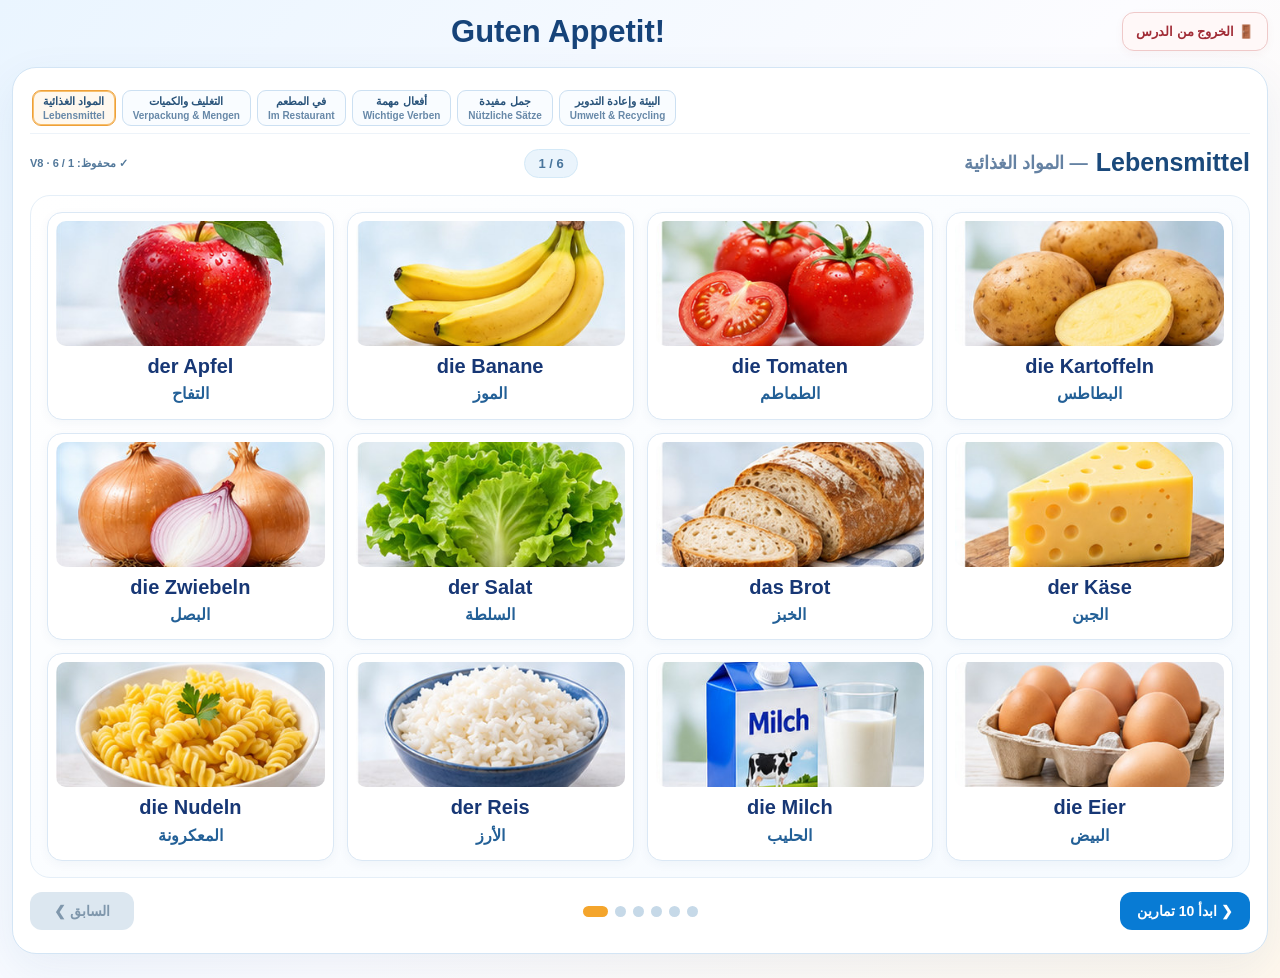
==== commit 2fd6f21a: "Add files via upload" ====
--- a/pages/Kurs/A2/lektion-5-kurs.html
+++ b/pages/Kurs/A2/lektion-5-kurs.html
@@ -323,22 +323,42 @@
 @media(max-width:790px){.city-grid,.adj-grid{grid-template-columns:repeat(3,minmax(0,1fr))}.city-grid .item img,.transport-grid .item img,.adj-grid .item img{height:110px}}
 @media(max-width:560px){.city-grid,.adj-grid,.transport-grid{grid-template-columns:repeat(2,minmax(0,1fr))}.city-grid .item,.transport-grid .item,.adj-grid .item{min-height:150px}.city-grid .item img,.transport-grid .item img,.adj-grid .item img{height:90px}.sentence.item img{object-fit:contain}}
 
-#deutschLessonInternalExit{flex:0 0 auto;min-height:39px;padding:8px 13px;border:1px solid #efc9c9;border-radius:12px;background:#fff8f8;color:#a12c36;font:700 13px Tahoma,Arial,sans-serif;cursor:pointer;margin-inline-start:auto}
-#deutschLessonInternalExit:hover{background:#ffebed}
-@media(max-width:700px){.top{flex-wrap:wrap}#deutschLessonInternalExit{font-size:12px}}
+/* Lektion 5 user-supplied replacement photographs */
+.city-grid .item img,
+.transport-grid .item img,
+.adj-grid .item img,
+.verb.item img,
+.sentence.item img {
+  object-fit:cover;
+  object-position:center;
+  border-radius:10px;
+  background:transparent;
+}
+.city-grid .item img,.transport-grid .item img,.adj-grid .item img {width:100%; max-width:none}
+.verb.item img{width:156px;max-width:156px;min-width:156px;height:84px;object-fit:cover}
+.sentence.item img{object-fit:cover}
+@media(max-width:790px){.verb.item img{width:126px;max-width:126px;min-width:126px;height:77px}}
+@media(max-width:560px){.verb.item img{width:87px;max-width:87px;min-width:87px;height:64px}}
 </style>
-<style id="deutsch-a2-direct-fullscreen">
-/* Open the lesson as a complete responsive page even outside the platform. */
-html,body{width:100%;max-width:none;min-height:100%;margin:0}
-body{padding:0!important;overflow-x:hidden}
-main.shell{width:100%!important;max-width:none!important;margin:0!important;padding:clamp(10px,1.2vw,20px)!important}
-main.shell>.deck{width:100%!important;max-width:none!important;border:0!important;border-radius:0!important;box-shadow:none!important}
-@media(max-width:600px){main.shell{padding:8px!important}main.shell>.deck{padding:10px!important}}
+<style id="deutschAllCoursesFullscreenV8">
+html,body{width:100%;min-height:100%;max-width:none!important}
+body{margin:0!important}
+.shell{width:calc(100% - 24px)!important;max-width:none!important;margin:10px auto 24px!important}
+.shell>.deck{max-width:none!important}
+.a2-course-page{width:calc(100% - 24px)!important;max-width:none!important;margin:10px auto 24px!important}
+#deutschLessonInternalExit{display:inline-flex;align-items:center;justify-content:center;gap:6px;
+ flex:0 0 auto;min-height:39px;padding:8px 13px;border:1px solid #efc9c9;
+ border-radius:12px;background:#fff8f8;color:#a12c36;font:700 13px Tahoma,Arial,sans-serif;
+ box-shadow:0 3px 10px #9d33330a;cursor:pointer;direction:rtl}
+#deutschLessonInternalExit:hover{background:#ffebed;border-color:#e5a4a9}
+#deutschLessonInternalExit:focus-visible{outline:3px solid #efac4e;outline-offset:2px}
+@media(max-width:700px){.shell,.a2-course-page{width:calc(100% - 12px)!important;margin:6px auto 16px!important}
+ #deutschLessonInternalExit{font-size:12px;padding:7px 8px}}
 </style>
 </head>
 <body>
 <main class="shell">
- <header class="top"><h1 lang="de" dir="ltr">Guten Appetit!</h1><button type="button" id="deutschLessonInternalExit" aria-label="الخروج من الدرس مع حفظ التقدم" onclick="if(window.parent!==window){window.parent.postMessage({type:'deutsch-course-exit-request'},'*')}else{window.location.href='../../../index.html'}">🚪 الخروج من الدرس</button></header>
+ <header class="top"><h1 lang="de" dir="ltr">Guten Appetit!</h1><button type="button" id="deutschLessonInternalExit" aria-label="الخروج من الدرس مع حفظ التقدم">🚪 الخروج من الدرس</button></header>
  <section class="deck" aria-label="أقسام الدرس">
   <nav class="tabs" id="tabs" role="tablist" aria-label="أقسام الدرس"></nav>
   <div class="section-bar"><h2 class="section-heading" id="sectionHeading"><span class="section-de">Lebensmittel</span><span class="section-ar">— المواد الغذائية</span></h2><span class="counter" id="slideCount">1 / 6</span></div>
@@ -352,7 +372,7 @@
  <div class="modal-content"><p id="deText" class="modal-de" lang="de"></p><p id="arText" class="modal-ar" lang="ar"></p><div class="modal-actions"><button type="button" id="playDe">🔊 النطق بالألمانية</button><button type="button" id="playAr">🔊 النطق بالعربية</button></div><p class="tip">الصوت يعتمد على الأصوات المثبتة على الجهاز والمتصفح.</p></div>
 </div></div>
 <script>
-const SECTIONS=[{"id":"food","title":"Lebensmittel","ar":"المواد الغذائية","color":"#f4a52c","layout":"city-grid","items":[{"de":"der Apfel","ar":"التفاح","speak":"der Apfel","image":"[data-uri]"},{"de":"die Banane","ar":"الموز","speak":"die Banane","image":"[data-uri]"},{"de":"die Tomaten","ar":"الطماطم","speak":"die Tomaten","image":"[data-uri]"},{"de":"die Kartoffeln","ar":"البطاطس","speak":"die Kartoffeln","image":"[data-uri]"},{"de":"die Zwiebeln","ar":"البصل","speak":"die Zwiebeln","image":"[data-uri]"},{"de":"der Salat","ar":"السلطة","speak":"der Salat","image":"[data-uri]"},{"de":"das Brot","ar":"الخبز","speak":"das Brot","image":"[data-uri]"},{"de":"der Käse","ar":"الجبن","speak":"der Käse","image":"[data-uri]"},{"de":"die Nudeln","ar":"المعكرونة","speak":"die Nudeln","image":"[data-uri]"},{"de":"der Reis","ar":"الأرز","speak":"der Reis","image":"[data-uri]"},{"de":"die Milch","ar":"الحليب","speak":"die Milch","image":"[data-uri]"},{"de":"die Eier","ar":"البيض","speak":"die Eier","image":"[data-uri]"}]},{"id":"package","title":"Verpackung & Mengen","ar":"التغليف والكميات","color":"#ed688e","layout":"transport-grid","items":[{"de":"die Dose","ar":"العلبة المعدنية","speak":"die Dose","image":"[data-uri]"},{"de":"das Glas","ar":"المرطبان","speak":"das Glas","image":"[data-uri]"},{"de":"die Flasche","ar":"القارورة","speak":"die Flasche","image":"[data-uri]"},{"de":"die Tüte","ar":"الكيس","speak":"die Tüte","image":"[data-uri]"},{"de":"das Päckchen","ar":"العلبة الصغيرة","speak":"das Päckchen","image":"[data-uri]"},{"de":"das Kilo","ar":"الكيلوغرام","speak":"das Kilo","image":"[data-uri]"},{"de":"das Stück","ar":"قطعة","speak":"das Stück","image":"[data-uri]"}]},{"id":"restaurant","title":"Im Restaurant","ar":"في المطعم","color":"#f0832f","layout":"adj-grid","items":[{"de":"die Speisekarte","ar":"قائمة الطعام","speak":"die Speisekarte","image":"[data-uri]"},{"de":"der Kellner","ar":"النادل","speak":"der Kellner","image":"[data-uri]"},{"de":"die Rechnung","ar":"الفاتورة","speak":"die Rechnung","image":"[data-uri]"},{"de":"das Trinkgeld","ar":"الإكرامية","speak":"das Trinkgeld","image":"[data-uri]"}]},{"id":"verbs","title":"Wichtige Verben","ar":"أفعال مهمة","color":"#9b70e8","layout":"verbs-list","items":[{"de":"kaufen, ich kaufe","ar":"أشتري","speak":"kaufen, ich kaufe","image":"[data-uri]"},{"de":"essen, ich esse","ar":"آكل","speak":"essen, ich esse","image":"[data-uri]"},{"de":"trinken, ich trinke","ar":"أشرب","speak":"trinken, ich trinke","image":"[data-uri]"},{"de":"bestellen, ich bestelle","ar":"أطلب","speak":"bestellen, ich bestelle","image":"[data-uri]"},{"de":"bezahlen, ich bezahle","ar":"أدفع","speak":"bezahlen, ich bezahle","image":"[data-uri]"},{"de":"wiegen, ich wiege","ar":"أزن","speak":"wiegen, ich wiege","image":"[data-uri]"}]},{"id":"sentences","title":"Nützliche Sätze","ar":"جمل مفيدة","color":"#23ad80","layout":"sentences-grid","items":[{"de":"Ich möchte Brot kaufen.","ar":"أريد شراء خبز.","speak":"Ich möchte Brot kaufen.","image":"[data-uri]"},{"de":"Ich hätte gern eine Tüte Chips.","ar":"أود كيس شيبس.","speak":"Ich hätte gern eine Tüte Chips.","image":"[data-uri]"},{"de":"Die Speisekarte, bitte.","ar":"قائمة الطعام، من فضلك.","speak":"Die Speisekarte, bitte.","image":"[data-uri]"},{"de":"Könnten wir bitte bestellen?","ar":"هل يمكننا الطلب، من فضلك؟","speak":"Könnten wir bitte bestellen?","image":"[data-uri]"},{"de":"Könnte ich zahlen, bitte?","ar":"هل يمكنني الدفع، من فضلك؟","speak":"Könnte ich zahlen, bitte?","image":"[data-uri]"},{"de":"Wir hätten gerne eine Rechnung, bitte.","ar":"نود الفاتورة، من فضلك.","speak":"Wir hätten gerne eine Rechnung, bitte.","image":"[data-uri]"}]},{"id":"environment","title":"Umwelt & Recycling","ar":"البيئة وإعادة التدوير","color":"#22a7d6","layout":"adj-grid","items":[{"de":"ohne Verpackung","ar":"بدون تغليف","speak":"ohne Verpackung","image":"[data-uri]"},{"de":"der Müll","ar":"النفايات","speak":"der Müll","image":"[data-uri]"},{"de":"die Tonne","ar":"حاوية النفايات","speak":"die Tonne","image":"[data-uri]"},{"de":"Selbstbedienung","ar":"خدمة ذاتية","speak":"Selbstbedienung","image":"[data-uri]"},{"de":"Bioabfall","ar":"نفايات عضوية","speak":"Bioabfall","image":"[data-uri]